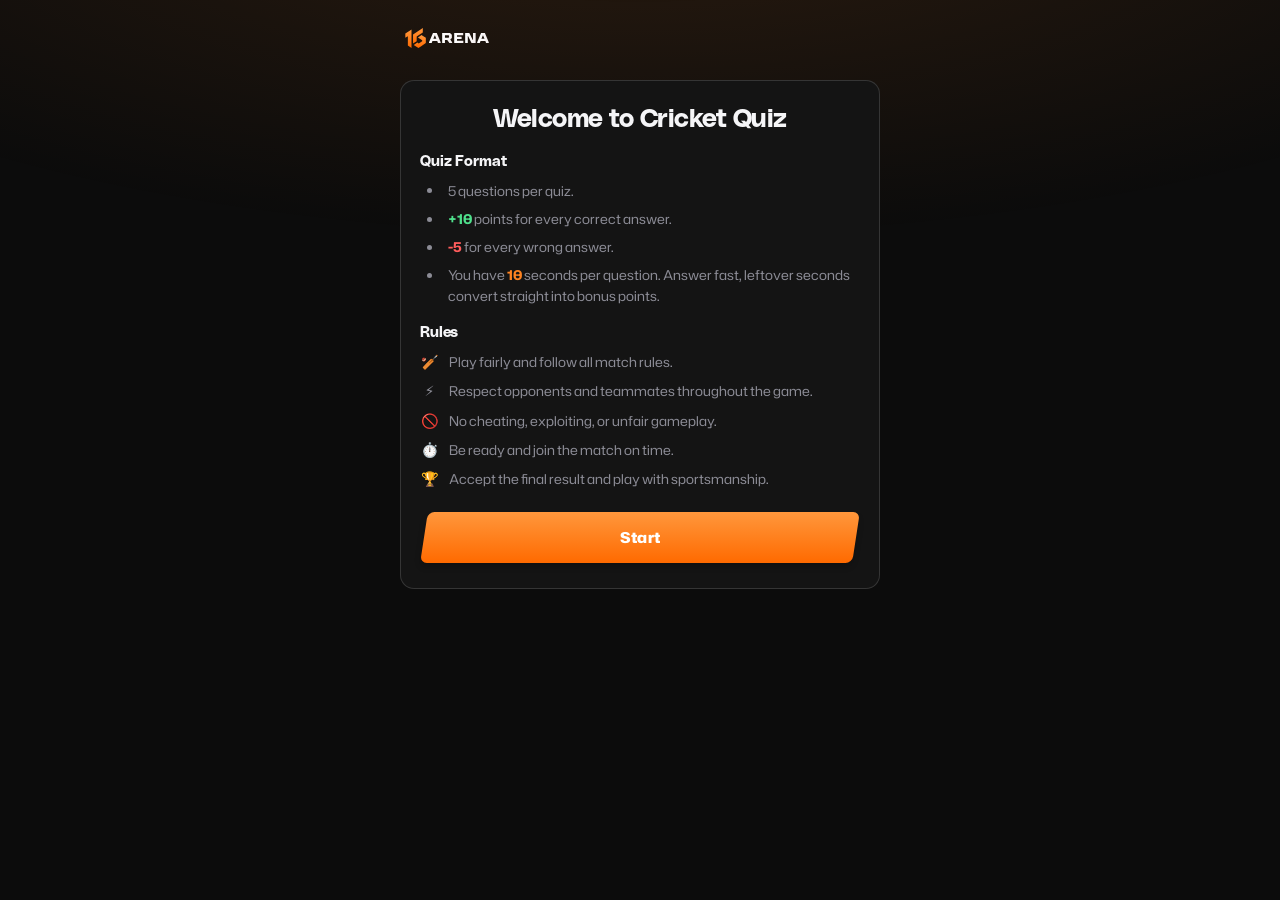
==== index.html @ e8b53475 "first commit" ====
<!DOCTYPE html>
<html lang="en">
<head>
    <meta charset="UTF-8">
    <meta name="viewport" content="width=device-width, initial-scale=1.0, viewport-fit=cover">
    <meta name="theme-color" content="#0c0c0c">
    <title>Quiz</title>
    <link rel="stylesheet" href="css/style.css">
</head>
<body>

<div class="brand">
    <img src="assets/img/logo.svg" alt="16Arena" class="brand-logo">
</div>

<div id="playReady" class="play-ready">
    <div class="panel ar-rise" style="padding:26px 20px; text-align:center;">
        <h2 id="playReadyTitle" style="margin:0 0 16px;">Welcome to Quiz</h2>

        <div id="playReadyFormatBlock" class="play-ready-rules-block">
            <span class="play-ready-heading">Quiz Format</span>
            <ul id="playReadyScoring" class="play-ready-scoring"></ul>
        </div>

        <div id="playReadyRulesBlock" class="play-ready-rules-block">
            <span class="play-ready-heading">Rules</span>
            <ul id="playReadyRules" class="play-ready-rules"></ul>
        </div>
        <button type="button" id="playStartBtn" onclick="onPoolPlayStart()">Start</button>
    </div>
</div>

<div id="startCountdownOverlay" class="modal-overlay countdown-overlay" aria-live="polite">
    <div class="countdown-card">
        <p class="eyebrow" style="margin-bottom:10px;">Get ready</p>
        <div id="startCountdownNumber" class="countdown-number">5</div>
        <p class="muted" style="margin-top:10px;">Quiz starts soon…</p>
    </div>
</div>

<script src="js/questions.js"></script>
<script src="js/intro.js"></script>

</body>
</html>
---- css/style.css ----
/* ============================================================
   16ARENA QUIZ — Broadcast HUD
   Tactical esports identity carried over from 16arena-shop:
   rounded surfaces, telemetry mono, flame + coin-gold on
   carbon. Single-hue: every accent is in the orange family.
   Phone-first: this runs inside a Flutter InAppWebView.
   ============================================================ */

/* ---------- 1. Type ---------- */

@font-face {
    font-family: "Hubot Sans";
    src: url("../assets/fonts/HubotSans-Variable.woff2") format("woff2-variations");
    font-weight: 200 900;
    font-stretch: 75% 125%;
    font-display: swap;
}

@font-face {
    font-family: "PolySans";
    src: url("../assets/fonts/PolySans-neutral.woff2") format("woff2");
    font-weight: 400;
    font-display: swap;
}

@font-face {
    font-family: "PolySans";
    src: url("../assets/fonts/PolySans-median.woff2") format("woff2");
    font-weight: 500 600;
    font-display: swap;
}

@font-face {
    font-family: "PolySans";
    src: url("../assets/fonts/PolySans-bulky.woff2") format("woff2");
    font-weight: 700 900;
    font-display: swap;
}

@font-face {
    font-family: "PolySans Mono";
    src: url("../assets/fonts/PolySans-neutralmono.woff2") format("woff2");
    font-weight: 400;
    font-display: swap;
}

@font-face {
    font-family: "PolySans Mono";
    src: url("../assets/fonts/PolySans-medianmono.woff2") format("woff2");
    font-weight: 500 600;
    font-display: swap;
}

@font-face {
    font-family: "PolySans Mono";
    src: url("../assets/fonts/PolySans-bulkymono.woff2") format("woff2");
    font-weight: 700 900;
    font-display: swap;
}

/* ---------- 2. Tokens ---------- */

:root {
    --void: #0c0c0c;
    --carbon: #141414;
    --carbon-2: #1a1a1a;
    --surface: #1e1e1e;
    --line: rgba(255, 255, 255, 0.08);
    --line-2: rgba(255, 255, 255, 0.14);

    --flame: #fe8321;
    --flame-lit: #ff973c;
    --flame-deep: #ff4400;
    --coin: #ffc24d;
    --coin-deep: #e08a12;
    --win: #4fe08c;
    --danger: #ff5c5c;

    --ink: #f5f5f7;
    --muted: #8c8c96;
    --faint: #56565f;

    /* Brand button gradient — identical in 16arena-shop (SlantedButton)
       and the Flutter app (ParallelogramButton). */
    --btn-top: #ff973c;
    --btn-bottom: #ff6a00;
    --btn-top-hover: #ffa04a;
    --btn-bottom-hover: #ff7510;

    --r-sm: 6.64px;   /* SlantedButton radius */
    --r: 10px;        /* shop --radius */
    --r-lg: 14px;

    --font-body: "Hubot Sans", system-ui, -apple-system, "Segoe UI", sans-serif;
    --font-display: "PolySans", "Hubot Sans", system-ui, sans-serif;
    --font-data: "PolySans Mono", ui-monospace, "SFMono-Regular", Menlo, monospace;


}

/* ---------- 3. Base ---------- */

*, *::before, *::after { box-sizing: border-box; }

html {
    scrollbar-width: none;
    -webkit-text-size-adjust: 100%;
}

html::-webkit-scrollbar { display: none; }

body {
    margin: 0;
    min-height: 100dvh;
    padding:
        max(18px, env(safe-area-inset-top))
        max(16px, env(safe-area-inset-right))
        max(20px, env(safe-area-inset-bottom))
        max(16px, env(safe-area-inset-left));
    font-family: var(--font-body);
    font-size: 15px;
    line-height: 1.5;
    color: var(--ink);
    background: var(--void);
    overflow-x: clip;
    -webkit-font-smoothing: antialiased;
}

/* Plain ground with a single soft flame wash at the top — no grid, no
   second hue. Everything accent in this theme is orange. */
body::before {
    content: "";
    position: fixed;
    inset: 0;
    z-index: -1;
    pointer-events: none;
    background-image:
        radial-gradient(120% 60% at 50% -14%, rgba(254, 131, 33, 0.13), transparent 68%);
}

/* Every page is a single centred column — phone-native, fine on desktop. */
body > * { max-width: 480px; margin-left: auto; margin-right: auto; }

h1, h2, h3, h4 {
    font-family: var(--font-display);
    font-weight: 700;
    letter-spacing: -0.02em;
    line-height: 1.12;
    margin: 0;
}

h2 { font-size: 1.6rem; }
h3 { font-size: 1.25rem; }

p { margin: 0; }

a { color: var(--flame-lit); }

::selection { background: rgba(254, 131, 33, 0.32); }

:where(a, button, input, [role="button"], [tabindex]):focus-visible {
    outline: 2px solid var(--coin);
    outline-offset: 2px;
}

/* ---------- 4. Primitives ---------- */

.eyebrow {
    font-family: var(--font-data);
    font-size: 10px;
    font-weight: 600;
    letter-spacing: 0.2em;
    text-transform: uppercase;
    color: var(--muted);
}

.data {
    font-family: var(--font-data);
    font-variant-numeric: tabular-nums;
    letter-spacing: 0.01em;
}

.muted { color: var(--muted); }
.faint { color: var(--faint); }

.row {
    display: flex;
    align-items: center;
    gap: 12px;
}

/* inset box-shadow draws the hairline without adding to the box size. */
.panel {
    position: relative;
    background: var(--carbon);
    border-radius: var(--r-lg);
    box-shadow: inset 0 0 0 1px var(--line-2);
    padding: 16px;
}

.panel-flat {
    background: var(--carbon-2);
    border-radius: var(--r);
    box-shadow: inset 0 0 0 1px var(--line);
}

/* ---------- 5. Buttons ---------- */

button {
    font-family: var(--font-body);
    font-size: 15px;
    font-weight: 700;
    color: var(--ink);
    background: var(--surface);
    border: 0;
    padding: 14px 20px;
    width: 100%;
    cursor: pointer;
    border-radius: var(--r);
    box-shadow: inset 0 0 0 1px var(--line-2);
    transition: transform 0.15s ease, background 0.15s ease, box-shadow 0.18s ease;
    -webkit-tap-highlight-color: transparent;
    touch-action: manipulation;
}

button:active:not(:disabled) { transform: scale(0.98); }

button:disabled {
    opacity: 0.5;
    cursor: not-allowed;
}

/* Primary CTA — the shop's SlantedButton: 8.6deg skew, 6.64px radius,
   #FF973C -> #FF6A00 top-to-bottom, white extrabold, 0 4px 6px shadow. */
button.primary,
#playStartBtn,
#modalOkBtn,
#backBtn {
    position: relative;
    isolation: isolate;
    color: #fff;
    font-weight: 800;
    font-size: 15px;
    letter-spacing: 0.02em;
    padding: 15px 24px;
    background: transparent;
    border-radius: 0;
    box-shadow: none;
}

/* The reference skews the whole button and counter-skews the label to keep
   it upright. Skewing a background layer instead lands the same shape while
   leaving JS-written labels alone — several of these get their text from
   innerText, so there is no span to counter-skew. The 4px side inset offsets
   the skew overhang so the shape still reads flush with the column. */
button.primary::before,
#playStartBtn::before,
#modalOkBtn::before,
#backBtn::before {
    content: "";
    position: absolute;
    inset: 0 4px;
    z-index: -1;
    transform: skewX(-8.6deg);
    border-radius: var(--r-sm);
    background: linear-gradient(180deg, var(--btn-top) 0%, var(--btn-bottom) 100%);
    box-shadow: 0 4px 6px rgba(0, 0, 0, 0.2);
    transition: background 0.15s ease;
}

button.primary:hover:not(:disabled)::before,
#playStartBtn:hover:not(:disabled)::before,
#modalOkBtn:hover:not(:disabled)::before,
#backBtn:hover:not(:disabled)::before {
    background: linear-gradient(180deg, var(--btn-top-hover) 0%, var(--btn-bottom-hover) 100%);
}

button.secondary {
    background: transparent;
    color: var(--muted);
    box-shadow: inset 0 0 0 1px var(--line-2);
    font-weight: 700;
}

button.secondary:hover:not(:disabled) {
    color: var(--ink);
    box-shadow: inset 0 0 0 1px var(--flame);
}

button.danger {
    background: rgba(255, 92, 92, 0.12);
    color: var(--danger);
    box-shadow: inset 0 0 0 1px rgba(255, 92, 92, 0.4);
}

/* Compact icon/exit button — square, sits in the HUD bar. */
button.icon-btn {
    width: 38px;
    height: 38px;
    flex: 0 0 auto;
    padding: 0;
    font-size: 17px;
    line-height: 1;
    color: var(--muted);
    background: var(--carbon-2);
    display: grid;
    place-items: center;
    border-radius: var(--r);
}

button.icon-btn:hover:not(:disabled) {
    color: var(--danger);
    box-shadow: inset 0 0 0 1px rgba(255, 92, 92, 0.45);
}

/* ---------- 6. Brand marks ---------- */

.brand {
    display: flex;
    align-items: center;
    gap: 10px;
    margin-bottom: 22px;
}

.brand-logo {
    height: 40px;
    width: auto;
    flex: 0 0 auto;
}

.brand-tag {
    font-family: var(--font-data);
    font-size: 10px;
    font-weight: 700;
    letter-spacing: 0.22em;
    text-transform: uppercase;
    color: var(--flame);
    padding: 4px 9px;
    background: rgba(254, 131, 33, 0.1);
    box-shadow: inset 0 0 0 1px rgba(254, 131, 33, 0.32);
    border-radius: var(--r);
}

/* "LIVE" pip. */
.live-pip {
    display: inline-flex;
    align-items: center;
    gap: 6px;
}

.live-pip::before {
    content: "";
    width: 7px;
    height: 7px;
    border-radius: 50%;
    background: var(--flame);
    box-shadow: 0 0 10px rgba(254, 131, 33, 0.9);
    animation: ar-pulse 2.4s ease-in-out infinite;
}

@keyframes ar-pulse {
    0%, 100% { opacity: 0.4; }
    50%      { opacity: 1; }
}

/* ---------- 7. Quiz HUD ---------- */

.quiz-topbar {
    display: flex;
    align-items: center;
    position: relative;
    min-height: 40px;
    margin-bottom: 14px;
}

.quiz-topbar #title {
    position: absolute;
    left: 50%;
    transform: translateX(-50%);
    max-width: calc(100% - 112px);
    margin: 0;
    font-size: 1.15rem;
    font-weight: 700;
    text-align: center;
    overflow: hidden;
    text-overflow: ellipsis;
    white-space: nowrap;
}

/* Telemetry strip: question counter left, live score right. */
.hud-strip {
    display: flex;
    align-items: stretch;
    gap: 10px;
    margin-bottom: 12px;
}

.hud-cell {
    flex: 1;
    background: var(--carbon);
    border-radius: var(--r);
    box-shadow: inset 0 0 0 1px var(--line);
    padding: 9px 13px;
    min-width: 0;
}

.hud-strip .hud-cell {
    text-align: center;
}

.hud-cell .eyebrow { display: block; margin-bottom: 3px; }

.hud-value {
    display: block;
    font-family: var(--font-data);
    font-variant-numeric: tabular-nums;
    font-size: 1.05rem;
    font-weight: 700;
    color: var(--ink);
    line-height: 1.2;
    overflow: hidden;
    text-overflow: ellipsis;
    white-space: nowrap;
}

.span-2 { grid-column: 1 / -1; }

/* Wide tiles carry prose, so they are allowed to wrap. */
.hud-cell.span-2 .hud-value {
    white-space: normal;
    font-size: 0.88rem;
    line-height: 1.35;
}

.quiz-running-score .hud-value { color: var(--coin); }
.quiz-running-score.score-pop .hud-value { animation: score-pop 0.45s cubic-bezier(0.2, 0.7, 0.2, 1); }

@keyframes score-pop {
    0%   { transform: scale(1.25); color: var(--win); }
    100% { transform: scale(1); }
}

/* Timer: a depleting meter is read faster than a number under pressure. */
.timer-wrap { margin-bottom: 16px; }

.timer-head {
    display: flex;
    align-items: baseline;
    justify-content: flex-end;
    margin-bottom: 6px;
}

#timer {
    font-family: var(--font-data);
    font-variant-numeric: tabular-nums;
    font-size: 0.95rem;
    font-weight: 700;
    color: var(--coin);
    margin: 0;
}

.timer-track {
    height: 5px;
    background: var(--carbon-2);
    box-shadow: inset 0 0 0 1px var(--line);
    overflow: hidden;
}

.timer-fill {
    height: 100%;
    width: 100%;
    transform-origin: left;
    transform: scaleX(1);
    background: linear-gradient(90deg, var(--coin), var(--flame));
    transition: transform 0.98s linear, background 0.4s ease;
}

/* Final seconds: the bar goes hot and breathes. */
.timer-wrap.critical .timer-fill {
    background: linear-gradient(90deg, var(--flame-deep), var(--danger));
    animation: ar-pulse 0.9s ease-in-out infinite;
}

.timer-wrap.critical #timer { color: var(--danger); }

/* Question-count progress under the topbar. */
.progress-track {
    height: 3px;
    background: var(--carbon-2);
    margin-bottom: 14px;
    overflow: hidden;
}

.progress-fill {
    height: 100%;
    width: 0;
    background: linear-gradient(90deg, var(--flame), var(--coin));
    transition: width 0.5s cubic-bezier(0.2, 0.7, 0.2, 1);
}

/* ---------- 8. Question ---------- */

.quiz-media {
    margin: 0 0 14px;
    max-width: 100%;
}

.quiz-media-image,
.quiz-media-video {
    display: block;
    width: 100%;
    max-height: 220px;
    object-fit: contain;
    background: var(--void);
    border-radius: var(--r);
    box-shadow: inset 0 0 0 1px var(--line-2);
}

.quiz-media-audio { display: block; width: 100%; }

.quiz-media-audio::-webkit-media-controls-overflow-button,
.quiz-media-video::-webkit-media-controls-overflow-button { display: none !important; }

#question {
    font-family: var(--font-display);
    font-size: 1.32rem;
    font-weight: 700;
    line-height: 1.28;
    letter-spacing: -0.015em;
    margin: 0 0 18px;
    text-wrap: balance;
}

/* Option rows. The A/B/C badge is drawn with ::before so quiz.js can keep
   writing the label with innerText without clobbering it. */
#option1, #option2, #option3 {
    position: relative;
    display: flex;
    align-items: center;
    text-align: left;
    justify-content: flex-start;
    gap: 14px;
    padding: 15px 16px 15px 15px;
    margin-bottom: 10px;
    font-weight: 600;
    font-size: 15px;
    background: var(--carbon);
    line-height: 1.35;
    border-radius: var(--r);
}

#option1::before, #option2::before, #option3::before {
    flex: 0 0 auto;
    display: grid;
    place-items: center;
    width: 30px;
    height: 30px;
    border-radius: 50%;
    font-family: var(--font-data);
    font-size: 12px;
    font-weight: 700;
    color: var(--flame);
    background: rgba(254, 131, 33, 0.12);
    box-shadow: inset 0 0 0 1px rgba(254, 131, 33, 0.34);
    transition: all 0.18s ease;
}

#option1::before { content: "A"; }
#option2::before { content: "B"; }
#option3::before { content: "C"; }

/* Hover is gated so a leftover pointer/focus on the previous answer
   does not paint the same slot orange on the next question. */
#option1.option-idle:hover,
#option2.option-idle:hover,
#option3.option-idle:hover {
    background: var(--carbon);
    box-shadow: inset 0 0 0 1px var(--line-2);
}

@media (hover: hover) and (pointer: fine) {
    #option1:hover:not(:disabled):not(.option-idle),
    #option2:hover:not(:disabled):not(.option-idle),
    #option3:hover:not(:disabled):not(.option-idle) {
        background: var(--carbon-2);
        box-shadow: inset 0 0 0 1px var(--flame);
    }
}

/* Options lock on submit, but the graded row must not fade with them —
   the reveal is the payoff moment, so scored rows keep full contrast. */
#option1:disabled, #option2:disabled, #option3:disabled { opacity: 0.55; }

button.option-correct,
button.option-wrong { opacity: 1 !important; }

/* Answer states — the badge recolours with the row so the pair reads as one. */
button.option-correct {
    background: rgba(79, 224, 140, 0.14) !important;
    box-shadow: inset 0 0 0 1px var(--win) !important;
    color: var(--ink);
}

/* Must carry ID specificity to outrank the #optionN::before letter badge. */
#option1.option-correct::before,
#option2.option-correct::before,
#option3.option-correct::before {
    content: "✓";
    color: #06301a;
    background: var(--win);
    box-shadow: inset 0 0 0 1px var(--win);
}

button.option-wrong {
    background: rgba(255, 92, 92, 0.13) !important;
    box-shadow: inset 0 0 0 1px var(--danger) !important;
}

#option1.option-wrong::before,
#option2.option-wrong::before,
#option3.option-wrong::before {
    content: "✕";
    color: #3a0606;
    background: var(--danger);
    box-shadow: inset 0 0 0 1px var(--danger);
}

#skipBtn {
    margin-top: 4px;
    background: transparent;
    color: var(--muted);
    font-size: 13px;
    font-weight: 600;
    letter-spacing: 0.14em;
    text-transform: uppercase;
    box-shadow: inset 0 0 0 1px var(--line-2);
    padding: 12px;
}

#skipBtn:hover:not(:disabled) {
    color: var(--ink);
    box-shadow: inset 0 0 0 1px rgba(255, 255, 255, 0.28);
}

/* ---------- 9. Status / feedback ---------- */

.quiz-status {
    margin: 14px 0 0;
    padding: 11px 14px;
    font-size: 13.5px;
    font-weight: 600;
    color: var(--coin);
    background: rgba(255, 194, 77, 0.09);
    box-shadow: inset 0 0 0 1px rgba(255, 194, 77, 0.28);
    border-radius: var(--r);
}

.quiz-violation {
    margin: 0 0 14px;
    padding: 11px 14px;
    font-size: 13px;
    font-weight: 650;
    color: var(--danger);
    background: rgba(255, 92, 92, 0.1);
    box-shadow: inset 0 0 0 1px rgba(255, 92, 92, 0.32);
    border-radius: var(--r);
}

.quiz-feedback-banner {
    position: fixed;
    left: 0;
    right: 0;
    bottom: 0;
    z-index: 1100;
    padding: 17px 20px calc(17px + env(safe-area-inset-bottom, 0px));
    text-align: center;
    font-family: var(--font-display);
    font-size: 1.05rem;
    font-weight: 700;
    letter-spacing: -0.01em;
    color: #0b0b0b;
    transform: translateY(110%);
    transition: transform 0.32s cubic-bezier(0.2, 0.7, 0.2, 1);
    pointer-events: none;
}

.quiz-feedback-banner.show { transform: translateY(0); }

.quiz-feedback-banner.correct {
    background: linear-gradient(135deg, var(--win), #23b56b);
    box-shadow: 0 -10px 34px rgba(79, 224, 140, 0.3);
}

.quiz-feedback-banner.incorrect {
    background: linear-gradient(135deg, var(--danger), #d13434);
    color: #fff;
    box-shadow: 0 -10px 34px rgba(255, 92, 92, 0.3);
}

.quiz-feedback-banner.neutral {
    background: linear-gradient(135deg, var(--surface), var(--carbon-2));
    color: var(--ink);
    box-shadow: inset 0 1px 0 var(--line-2), 0 -10px 30px rgba(0, 0, 0, 0.5);
}

/* ---------- 10. Overlays ---------- */

/* Fixed layers must escape the centred 480px column. */
.modal-overlay,
.quiz-feedback-banner { max-width: none; }

.modal-overlay {
    position: fixed;
    inset: 0;
    z-index: 1200;
    display: none;
    align-items: center;
    justify-content: center;
    padding: 24px;
    background: rgba(6, 6, 6, 0.82);
    backdrop-filter: blur(7px);
    -webkit-backdrop-filter: blur(7px);
}

.modal-card {
    width: 100%;
    max-width: 380px;
    background: var(--carbon);
    border-radius: var(--r-lg);
    box-shadow: inset 0 0 0 1px var(--line-2), 0 30px 70px rgba(0, 0, 0, 0.7);
    padding: 26px 22px;
}

.countdown-overlay { background: rgba(6, 6, 6, 0.93); }

.countdown-card {
    text-align: center;
    padding: 30px 34px;
}

#nextCountdownLabel {
    font-size: 15px;
    letter-spacing: 0.1em;
}

.countdown-number {
    font-family: var(--font-display);
    font-size: 5.4rem;
    font-weight: 900;
    line-height: 1;
    letter-spacing: -0.05em;
    background: linear-gradient(160deg, var(--coin), var(--flame) 55%, var(--flame-deep));
    -webkit-background-clip: text;
    background-clip: text;
    color: transparent;
}

.countdown-number.countdown-pop { animation: countdown-pop 0.42s cubic-bezier(0.2, 0.7, 0.2, 1); }

@keyframes countdown-pop {
    0%   { transform: scale(1.5); opacity: 0.15; }
    100% { transform: scale(1); opacity: 1; }
}

/* ---------- 11. Lists (categories / lobby) ---------- */

.quiz-card {
    display: block;
    width: 100%;
    text-align: left;
    padding: 16px;
    margin-bottom: 11px;
    background: var(--carbon);
    border-radius: var(--r-lg);
    box-shadow: inset 0 0 0 1px var(--line);
}

.quiz-card:hover:not(:disabled) {
    background: var(--carbon-2);
    box-shadow: inset 0 0 0 1px var(--flame);
}

.quiz-card-title {
    font-family: var(--font-display);
    font-size: 1.05rem;
    font-weight: 700;
    margin-bottom: 7px;
}

.chip-row {
    display: flex;
    flex-wrap: wrap;
    gap: 7px;
    margin-top: 4px;
}

.chip {
    font-family: var(--font-data);
    font-size: 10.5px;
    font-weight: 600;
    letter-spacing: 0.06em;
    text-transform: uppercase;
    color: var(--muted);
    padding: 4px 9px;
    background: var(--carbon-2);
    box-shadow: inset 0 0 0 1px var(--line);
    border-radius: var(--r);
}

.chip.hot { color: var(--coin); box-shadow: inset 0 0 0 1px rgba(255, 194, 77, 0.3); }

/* ---------- 12. Result ---------- */

.result-hero {
    text-align: center;
    padding: 26px 20px 24px;
    margin-bottom: 16px;
    background:
        radial-gradient(120% 80% at 50% 0%, rgba(254, 131, 33, 0.2), transparent 68%),
        var(--carbon);
    border-radius: var(--r-lg);
    box-shadow: inset 0 0 0 1px var(--line-2);
}

.result-hero #gameOverTitle {
    font-size: 1.45rem;
    font-weight: 800;
    margin: 0 0 14px;
}

.result-hero .eyebrow {
    display: block;
    font-size: 13px;
    letter-spacing: 0.12em;
}

#score {
    font-family: var(--font-display);
    font-size: 3.3rem;
    font-weight: 900;
    line-height: 1;
    letter-spacing: -0.045em;
    margin: 8px 0 0;
    background: linear-gradient(160deg, var(--coin), var(--flame) 60%, var(--flame-deep));
    -webkit-background-clip: text;
    background-clip: text;
    color: transparent;
}

.stat-grid {
    display: grid;
    grid-template-columns: repeat(2, 1fr);
    gap: 10px;
    margin-bottom: 16px;
}

.result-stats {
    grid-template-columns: 1fr;
}

.result-stats .hud-cell {
    display: flex;
    align-items: center;
    justify-content: space-between;
    gap: 12px;
    padding: 12px 14px;
}

.result-stats .hud-cell .eyebrow {
    margin-bottom: 0;
    font-size: 13px;
    letter-spacing: 0.12em;
}

#correct .hud-value {
    color: var(--win);
}

#wrong .hud-value {
    color: var(--danger);
}

.game-over-status {
    text-align: center;
    font-family: var(--font-data);
    font-size: 11.5px;
    font-weight: 600;
    letter-spacing: 0.16em;
    text-transform: uppercase;
    color: var(--muted);
    margin: 0 0 14px;
}

.game-over-status.complete { color: var(--coin); }

/* ---------- 13. Forms ---------- */

label {
    display: block;
    font-family: var(--font-data);
    font-size: 10px;
    font-weight: 600;
    letter-spacing: 0.18em;
    text-transform: uppercase;
    color: var(--muted);
    margin-bottom: 6px;
}

input[type="text"], input[type="email"], input[type="password"] {
    width: 100%;
    font-family: var(--font-body);
    font-size: 15px;
    color: var(--ink);
    background: var(--void);
    border: 0;
    box-shadow: inset 0 0 0 1px var(--line-2);
    border-radius: var(--r);
    padding: 13px 14px;
    margin-bottom: 14px;
}

input::placeholder { color: var(--faint); }

input:focus {
    outline: none;
    box-shadow: inset 0 0 0 1px var(--flame);
}

/* ---------- 14. Boot / loading ---------- */

.boot {
    text-align: center;
    padding: 46px 20px;
}

.boot-spinner {
    width: 34px;
    height: 34px;
    margin: 0 auto 16px;
    border: 2px solid var(--line-2);
    border-top-color: var(--flame);
    border-radius: 50%;
    animation: boot-spin 0.8s linear infinite;
}

@keyframes boot-spin { to { transform: rotate(360deg); } }

.play-ready { text-align: center; }

.play-ready-rules-block {
    margin: 0 0 16px;
    text-align: left;
}

.play-ready-heading {
    display: block;
    font-family: var(--font-display);
    font-size: 0.92rem;
    font-weight: 700;
    letter-spacing: -0.01em;
    color: var(--ink);
}

.play-ready-rules {
    list-style: none;
    margin: 8px 0 0;
    padding: 0;
}

.play-ready-rules li {
    display: flex;
    align-items: flex-start;
    gap: 10px;
    margin: 0 0 8px;
    font-size: 13.5px;
    line-height: 1.5;
    color: var(--muted);
}

.play-ready-rules li:last-child { margin-bottom: 0; }

.play-ready-rules .rule-icon {
    flex: 0 0 1.35em;
    width: 1.35em;
    text-align: center;
    line-height: 1.5;
    font-size: 1.05em;
}

.play-ready-scoring {
    list-style: none;
    margin: 8px 0 0;
    padding: 0;
    color: var(--muted);
}

.play-ready-scoring li {
    display: flex;
    align-items: flex-start;
    gap: 10px;
    margin: 0 0 8px;
    font-size: 13.5px;
    line-height: 1.5;
}

.play-ready-scoring li:last-child { margin-bottom: 0; }

.play-ready-scoring .format-bullet {
    flex: 0 0 1.35em;
    width: 1.35em;
    height: 1.5em;
    display: grid;
    place-items: center;
}

.play-ready-scoring .format-bullet::before {
    content: "";
    width: 5px;
    height: 5px;
    border-radius: 50%;
    background: var(--muted);
}

.play-ready-scoring .format-plus {
    color: var(--win);
    font-weight: 700;
}

.play-ready-scoring .format-minus {
    color: var(--danger);
    font-weight: 700;
}

.play-ready-scoring .format-timer {
    color: var(--flame);
    font-weight: 700;
}

#playReadyRulesBlock {
    margin-bottom: 22px;
}

/* ---------- 15. Entrance motion ---------- */

.ar-rise {
    opacity: 0;
    animation: ar-rise 0.6s cubic-bezier(0.2, 0.7, 0.2, 1) forwards;
}

.ar-rise:nth-child(2) { animation-delay: 0.05s; }
.ar-rise:nth-child(3) { animation-delay: 0.1s; }
.ar-rise:nth-child(4) { animation-delay: 0.15s; }

@keyframes ar-rise {
    from { opacity: 0; transform: translateY(14px); }
    to   { opacity: 1; transform: none; }
}

@media (prefers-reduced-motion: reduce) {
    *, *::before, *::after {
        animation-duration: 0.001ms !important;
        animation-iteration-count: 1 !important;
        transition-duration: 0.001ms !important;
    }
    .ar-rise { opacity: 1 !important; }
}

/* ---------- 16. Small phones ---------- */

@media (max-height: 700px) {
    #question { font-size: 1.18rem; margin-bottom: 14px; }
    .quiz-media-image, .quiz-media-video { max-height: 150px; }
    #option1, #option2, #option3 { padding: 13px 14px; margin-bottom: 8px; }
    .countdown-number { font-size: 4.2rem; }
}
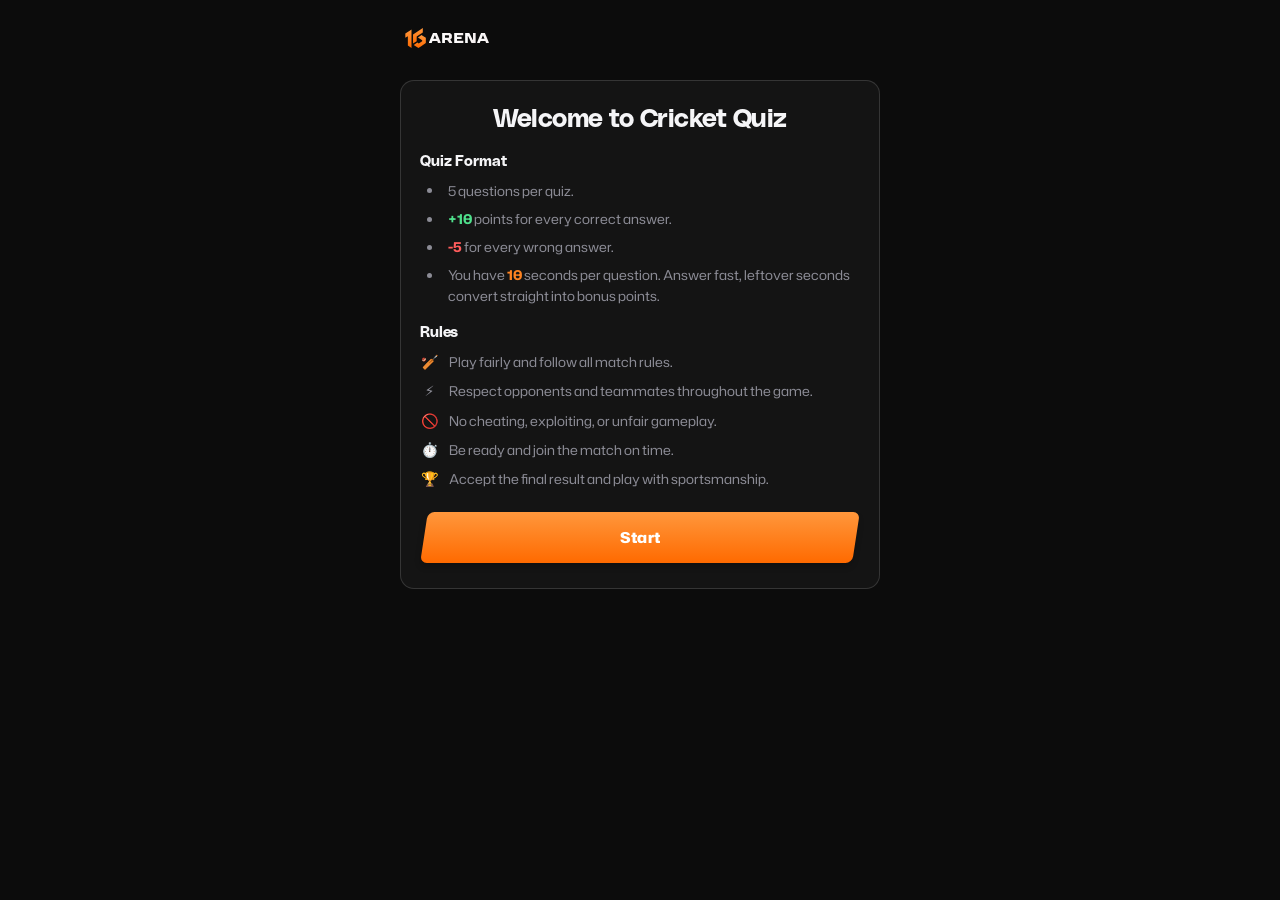
==== commit 13394e92: "Update HTML files to include versioning for CSS and JS assets; enhance quiz page layout with new sty" ====
--- a/index.html
+++ b/index.html
@@ -5,7 +5,7 @@
     <meta name="viewport" content="width=device-width, initial-scale=1.0, viewport-fit=cover">
     <meta name="theme-color" content="#0c0c0c">
     <title>Quiz</title>
-    <link rel="stylesheet" href="css/style.css">
+    <link rel="stylesheet" href="css/style.css?v=55">
 </head>
 <body>
 
@@ -38,8 +38,8 @@
     </div>
 </div>
 
-<script src="js/questions.js"></script>
-<script src="js/intro.js"></script>
+<script src="js/questions.js?v=24"></script>
+<script src="js/intro.js?v=55"></script>
 
 </body>
 </html>
--- a/css/style.css
+++ b/css/style.css
@@ -105,6 +105,7 @@
 html {
     scrollbar-width: none;
     -webkit-text-size-adjust: 100%;
+    background: #0c0c0c;
 }
 
 html::-webkit-scrollbar { display: none; }
@@ -440,48 +441,62 @@
     100% { transform: scale(1); }
 }
 
-/* Timer: a depleting meter is read faster than a number under pressure. */
-.timer-wrap { margin-bottom: 16px; }
-
-.timer-head {
-    display: flex;
-    align-items: baseline;
-    justify-content: flex-end;
-    margin-bottom: 6px;
-}
+/* Timer: circular remaining-time ring. */
+.timer-wrap {
+    position: relative;
+    width: 54px;
+    height: 54px;
+    margin: 0 auto 16px;
+    flex: 0 0 auto;
+}
+
+.timer-ring {
+    display: block;
+    width: 54px;
+    height: 54px;
+    transform: rotate(-90deg);
+}
+
+.timer-ring-track,
+.timer-ring-fill {
+    stroke-width: 3.6;
+}
+
+.timer-ring-track {
+    stroke: #3a3a3a;
+}
+
+.timer-ring-fill {
+    stroke: #e6e6e6;
+    stroke-dasharray: 100;
+    stroke-dashoffset: 0;
+    transition: stroke-dashoffset 0.98s linear, stroke 0.4s ease;
+}
+
+.timer-head { display: none; }
 
 #timer {
+    position: absolute;
+    inset: 0;
+    display: grid;
+    place-items: center;
+    margin: 0;
     font-family: var(--font-data);
     font-variant-numeric: tabular-nums;
-    font-size: 0.95rem;
-    font-weight: 700;
-    color: var(--coin);
-    margin: 0;
-}
-
-.timer-track {
-    height: 5px;
-    background: var(--carbon-2);
-    box-shadow: inset 0 0 0 1px var(--line);
-    overflow: hidden;
-}
-
-.timer-fill {
-    height: 100%;
-    width: 100%;
-    transform-origin: left;
-    transform: scaleX(1);
-    background: linear-gradient(90deg, var(--coin), var(--flame));
-    transition: transform 0.98s linear, background 0.4s ease;
-}
-
-/* Final seconds: the bar goes hot and breathes. */
-.timer-wrap.critical .timer-fill {
-    background: linear-gradient(90deg, var(--flame-deep), var(--danger));
-    animation: ar-pulse 0.9s ease-in-out infinite;
-}
-
-.timer-wrap.critical #timer { color: var(--danger); }
+    font-size: 1.05rem;
+    font-weight: 700;
+    line-height: 1;
+    color: var(--ink);
+}
+
+.timer-track,
+.timer-fill { display: none; }
+
+.timer-wrap.critical .timer-ring-fill {
+    stroke: #e10600;
+}
+
+.timer-wrap.critical #timer { color: #e10600; }
 
 /* Question-count progress under the topbar. */
 .progress-track {
@@ -1065,11 +1080,456 @@
     .ar-rise { opacity: 1 !important; }
 }
 
-/* ---------- 16. Small phones ---------- */
+/* ---------- 16. Quiz play screen ---------- */
+
+html:has(body.quiz-page) {
+    background: #070707;
+}
+
+body.quiz-page {
+    background:
+        radial-gradient(130% 70% at 50% 100%, rgba(254, 131, 33, 0.42), transparent 72%),
+        linear-gradient(180deg, #070707 0%, #101010 100%);
+    color: #fff;
+    padding-top: max(12px, env(safe-area-inset-top));
+}
+
+body.quiz-page::before { display: none; }
+
+.quiz-nav {
+    display: flex;
+    align-items: center;
+    justify-content: flex-end;
+    margin-bottom: 10px;
+}
+
+.quiz-score-chip {
+    display: flex;
+    align-items: baseline;
+    gap: 8px;
+    flex: 0 0 auto;
+    padding: 8px 14px;
+    background: rgba(255, 255, 255, 0.08);
+    box-shadow: inset 0 0 0 1px rgba(255, 255, 255, 0.08);
+    border-radius: 999px;
+    backdrop-filter: blur(16px);
+    -webkit-backdrop-filter: blur(16px);
+}
+
+.quiz-score-chip .eyebrow {
+    color: rgba(255, 255, 255, 0.55);
+    margin: 0;
+    font-family: var(--font-body);
+    font-size: 13px;
+    font-weight: 500;
+    letter-spacing: 0;
+    text-transform: none;
+}
+
+.quiz-score-chip .hud-value {
+    color: #fff;
+    font-size: 0.95rem;
+}
+
+body.quiz-page .quiz-running-score .hud-value {
+    color: #fff;
+    font-size: 0.95rem;
+    line-height: 1;
+}
+
+body.quiz-page .quiz-score-chip.score-pop {
+    animation: none;
+}
+
+body.quiz-page .quiz-running-score.score-pop .hud-value {
+    animation: score-value-ease 0.7s ease-in-out;
+}
+
+@keyframes score-value-ease {
+    0%   { font-size: 0.95rem; }
+    45%  { font-size: 1.45rem; }
+    100% { font-size: 0.95rem; }
+}
+
+body.quiz-page .quiz-timer-stack {
+    position: static;
+    left: auto;
+    top: auto;
+    transform: none;
+    display: flex;
+    flex-direction: column;
+    align-items: center;
+    gap: 16px;
+    margin: 0 0 16px;
+}
+
+body.quiz-page .timer-wrap {
+    position: relative;
+    left: auto;
+    top: auto;
+    width: 72px;
+    height: 72px;
+    margin: 0;
+    transform: none;
+}
+
+body.quiz-page .timer-ring {
+    width: 72px;
+    height: 72px;
+}
+
+body.quiz-page .timer-ring-track {
+    stroke: #3a3a3a;
+    stroke-width: 2.6;
+}
+
+body.quiz-page .timer-ring-fill {
+    stroke: #d8d8d8;
+    stroke-width: 2.6;
+}
+
+body.quiz-page #timer {
+    color: #fff;
+    font-size: 1.35rem;
+    font-weight: 700;
+}
+
+body.quiz-page .timer-wrap.critical #timer { color: #e10600; }
+
+body.quiz-page .timer-wrap.critical .timer-ring-fill {
+    stroke: #e10600;
+}
+
+.question-pips {
+    display: flex;
+    align-items: center;
+    justify-content: center;
+    gap: 8px;
+    width: auto;
+}
+
+.question-pips span {
+    flex: 0 0 auto;
+    display: grid;
+    place-items: center;
+    width: 22px;
+    height: 22px;
+    border-radius: 50%;
+    background: transparent;
+    box-shadow: inset 0 0 0 1.5px rgba(255, 255, 255, 0.28);
+    font-family: var(--font-data);
+    font-size: 11px;
+    font-weight: 700;
+    line-height: 1;
+    color: transparent;
+}
+
+.question-pips span.is-current {
+    box-shadow: inset 0 0 0 1.5px rgba(255, 255, 255, 0.55);
+}
+
+.question-pips span.is-correct {
+    background: var(--win);
+    box-shadow: 0 0 10px rgba(79, 224, 140, 0.35);
+    color: #fff;
+}
+
+.question-pips span.is-wrong {
+    background: var(--danger);
+    box-shadow: 0 0 10px rgba(255, 92, 92, 0.35);
+    color: #fff;
+}
+
+.question-stage {
+    position: relative;
+    z-index: 1;
+    margin: 0 0 24px;
+    padding-bottom: 8px;
+    perspective: 1000px;
+}
+
+.question-stage::after {
+    content: "";
+    position: absolute;
+    left: 14px;
+    right: 14px;
+    bottom: 0;
+    height: 18px;
+    background: rgba(255, 255, 255, 0.04);
+    box-shadow: inset 0 0 0 1px rgba(255, 255, 255, 0.05);
+    border-radius: 0 0 24px 24px;
+    z-index: 0;
+}
+
+.question-card {
+    position: relative;
+    z-index: 1;
+    background: rgba(255, 255, 255, 0.06);
+    border-radius: 28px;
+    padding: 24px 20px 20px;
+    box-shadow: inset 0 0 0 1px rgba(255, 255, 255, 0.08), 0 12px 32px rgba(0, 0, 0, 0.25);
+    backdrop-filter: blur(20px);
+    -webkit-backdrop-filter: blur(20px);
+    display: flex;
+    flex-direction: column;
+    transform-style: preserve-3d;
+    backface-visibility: hidden;
+}
+
+.question-card.card-flip-up {
+    animation: card-flip-up 0.75s cubic-bezier(0.16, 1, 0.3, 1) forwards;
+    transform-origin: center bottom;
+}
+
+@keyframes card-flip-up {
+    0% {
+        opacity: 0;
+        transform: translateY(36px) translateZ(-60px) scale(0.88) rotateX(-16deg);
+        box-shadow: inset 0 0 0 1px rgba(255, 255, 255, 0.03), 0 4px 12px rgba(0, 0, 0, 0.15);
+    }
+    55% {
+        transform: translateY(-8px) translateZ(12px) scale(1.02) rotateX(4deg);
+        box-shadow: inset 0 0 0 1px rgba(255, 255, 255, 0.12), 0 20px 48px rgba(0, 0, 0, 0.35);
+    }
+    100% {
+        opacity: 1;
+        transform: translateY(0) translateZ(0) scale(1) rotateX(0deg);
+        box-shadow: inset 0 0 0 1px rgba(255, 255, 255, 0.08), 0 12px 32px rgba(0, 0, 0, 0.25);
+    }
+}
+
+body.quiz-page #question {
+    color: #fff;
+    font-size: 1.35rem;
+    font-weight: 700;
+    line-height: 1.35;
+    letter-spacing: -0.02em;
+    text-align: center;
+    margin: 8px 4px 24px;
+    text-wrap: balance;
+}
+
+.option-stack { margin-bottom: 10px; }
+
+body.quiz-page #option1,
+body.quiz-page #option2,
+body.quiz-page #option3 {
+    justify-content: flex-start;
+    text-align: left;
+    overflow: visible;
+    background: rgba(255, 255, 255, 0.08);
+    color: #fff;
+    font-weight: 500;
+    border-radius: 999px;
+    box-shadow: inset 0 0 0 1px rgba(255, 255, 255, 0.08);
+    backdrop-filter: blur(16px);
+    -webkit-backdrop-filter: blur(16px);
+    padding: 14px 18px 14px 14px;
+    margin-bottom: 12px;
+}
+
+body.quiz-page #option1::before,
+body.quiz-page #option2::before,
+body.quiz-page #option3::before {
+    display: grid;
+    content: "A";
+    width: 30px;
+    height: 30px;
+    border-radius: 50%;
+    font-family: var(--font-data);
+    font-size: 12px;
+    font-weight: 700;
+    color: rgba(255, 255, 255, 0.72);
+    background: transparent;
+    box-shadow: inset 0 0 0 1.5px rgba(255, 255, 255, 0.28);
+}
+
+body.quiz-page #option2::before { content: "B"; }
+body.quiz-page #option3::before { content: "C"; }
+
+body.quiz-page #option1.option-correct::before,
+body.quiz-page #option2.option-correct::before,
+body.quiz-page #option3.option-correct::before {
+    content: "✓";
+    color: #06301a;
+    background: var(--win);
+    box-shadow: inset 0 0 0 1px var(--win);
+}
+
+body.quiz-page #option1.option-wrong::before,
+body.quiz-page #option2.option-wrong::before,
+body.quiz-page #option3.option-wrong::before {
+    content: "✕";
+    color: #3a0606;
+    background: var(--danger);
+    box-shadow: inset 0 0 0 1px var(--danger);
+}
+
+@media (hover: hover) and (pointer: fine) {
+    body.quiz-page #option1:hover:not(:disabled):not(.option-idle),
+    body.quiz-page #option2:hover:not(:disabled):not(.option-idle),
+    body.quiz-page #option3:hover:not(:disabled):not(.option-idle) {
+        background: rgba(255, 255, 255, 0.12);
+        box-shadow: inset 0 0 0 1px rgba(255, 255, 255, 0.12);
+    }
+}
+
+body.quiz-page #option1.option-idle:hover,
+body.quiz-page #option2.option-idle:hover,
+body.quiz-page #option3.option-idle:hover {
+    background: rgba(255, 255, 255, 0.08);
+    box-shadow: inset 0 0 0 1px rgba(255, 255, 255, 0.08);
+}
+
+body.quiz-page #option1:disabled,
+body.quiz-page #option2:disabled,
+body.quiz-page #option3:disabled { opacity: 1; }
+
+body.quiz-page #option1.option-selected,
+body.quiz-page #option2.option-selected,
+body.quiz-page #option3.option-selected {
+    box-shadow: inset 0 0 0 1.5px rgba(255, 255, 255, 0.35);
+}
+
+body.quiz-page button.option-correct {
+    background: rgba(79, 224, 140, 0.18) !important;
+    box-shadow: inset 0 0 0 1.5px var(--win), 0 0 28px rgba(79, 224, 140, 0.4) !important;
+    color: #fff;
+}
+
+body.quiz-page button.option-pulse {
+    animation: option-pulse 0.55s cubic-bezier(0.2, 0.7, 0.2, 1);
+}
+
+body.quiz-page button.option-wrong {
+    background: rgba(255, 92, 92, 0.18) !important;
+    box-shadow: inset 0 0 0 1.5px var(--danger) !important;
+    color: #fff;
+}
+
+body.quiz-page button.option-shake {
+    animation: option-shake 0.42s ease;
+}
+
+body.quiz-page #skipBtn {
+    margin-top: 4px;
+    background: rgba(255, 255, 255, 0.08);
+    color: rgba(255, 255, 255, 0.7);
+    font-size: 15px;
+    font-weight: 500;
+    letter-spacing: 0;
+    text-transform: none;
+    box-shadow: inset 0 0 0 1px rgba(255, 255, 255, 0.08);
+    border-radius: 999px;
+    padding: 16px;
+    backdrop-filter: blur(16px);
+    -webkit-backdrop-filter: blur(16px);
+}
+
+body.quiz-page #skipBtn:hover:not(:disabled) {
+    color: #fff;
+    background: rgba(255, 255, 255, 0.12);
+    box-shadow: inset 0 0 0 1px rgba(255, 255, 255, 0.12);
+}
+
+body.quiz-page #skipBtn:disabled { opacity: 0.45; }
+
+.fx-burst {
+    position: fixed;
+    inset: 0;
+    z-index: 2000;
+    pointer-events: none;
+    max-width: none;
+    margin: 0;
+}
+
+.fx-particle {
+    position: fixed;
+    width: 7px;
+    height: 7px;
+    margin: 0;
+    border-radius: 50%;
+    pointer-events: none;
+    animation: fx-pop 0.78s ease-out forwards;
+}
+
+.fx-particle.fx-emoji {
+    width: auto;
+    height: auto;
+    font-size: 14px;
+    background: transparent;
+}
+
+.fx-float {
+    position: fixed;
+    z-index: 2001;
+    margin: 0;
+    max-width: none;
+    font-family: var(--font-display);
+    font-size: 1.1rem;
+    font-weight: 800;
+    letter-spacing: -0.02em;
+    pointer-events: none;
+    white-space: nowrap;
+    transform: translate(-50%, -50%);
+}
+
+.fx-float.fx-hold {
+    animation: none;
+    opacity: 1;
+}
+
+.fx-float.fx-fly {
+    animation: fx-fly 1.4s ease-in-out forwards;
+}
+
+.fx-float.fx-up { color: var(--win); }
+.fx-float.fx-down { color: var(--danger); }
+
+@keyframes option-pulse {
+    0%   { transform: scale(1); }
+    40%  { transform: scale(1.045); }
+    100% { transform: scale(1); }
+}
+
+@keyframes option-shake {
+    0%, 100% { transform: translateX(0); }
+    20% { transform: translateX(-8px); }
+    40% { transform: translateX(8px); }
+    60% { transform: translateX(-5px); }
+    80% { transform: translateX(5px); }
+}
+
+@keyframes fx-pop {
+    0%   { transform: translate(0, 0) scale(1); opacity: 1; }
+    100% { transform: translate(var(--dx), var(--dy)) scale(0.15); opacity: 0; }
+}
+
+@keyframes fx-fly {
+    0% {
+        transform: translate(-50%, -50%) scale(1);
+        opacity: 1;
+    }
+    100% {
+        transform: translate(calc(-50% + var(--tx)), calc(-50% + var(--ty))) scale(0.55);
+        opacity: 0.15;
+    }
+}
+
+@media (prefers-reduced-motion: reduce) {
+    body.quiz-page button.option-pulse,
+    body.quiz-page button.option-shake,
+    body.quiz-page .question-card.card-flip-up,
+    .fx-particle,
+    .fx-float { animation: none; }
+}
 
 @media (max-height: 700px) {
     #question { font-size: 1.18rem; margin-bottom: 14px; }
     .quiz-media-image, .quiz-media-video { max-height: 150px; }
     #option1, #option2, #option3 { padding: 13px 14px; margin-bottom: 8px; }
     .countdown-number { font-size: 4.2rem; }
-}
+    body.quiz-page #question { font-size: 1.15rem; margin-bottom: 14px; }
+    .question-stage { margin-bottom: 14px; }
+    .question-card { padding: 18px 16px 14px; border-radius: 20px; }
+}
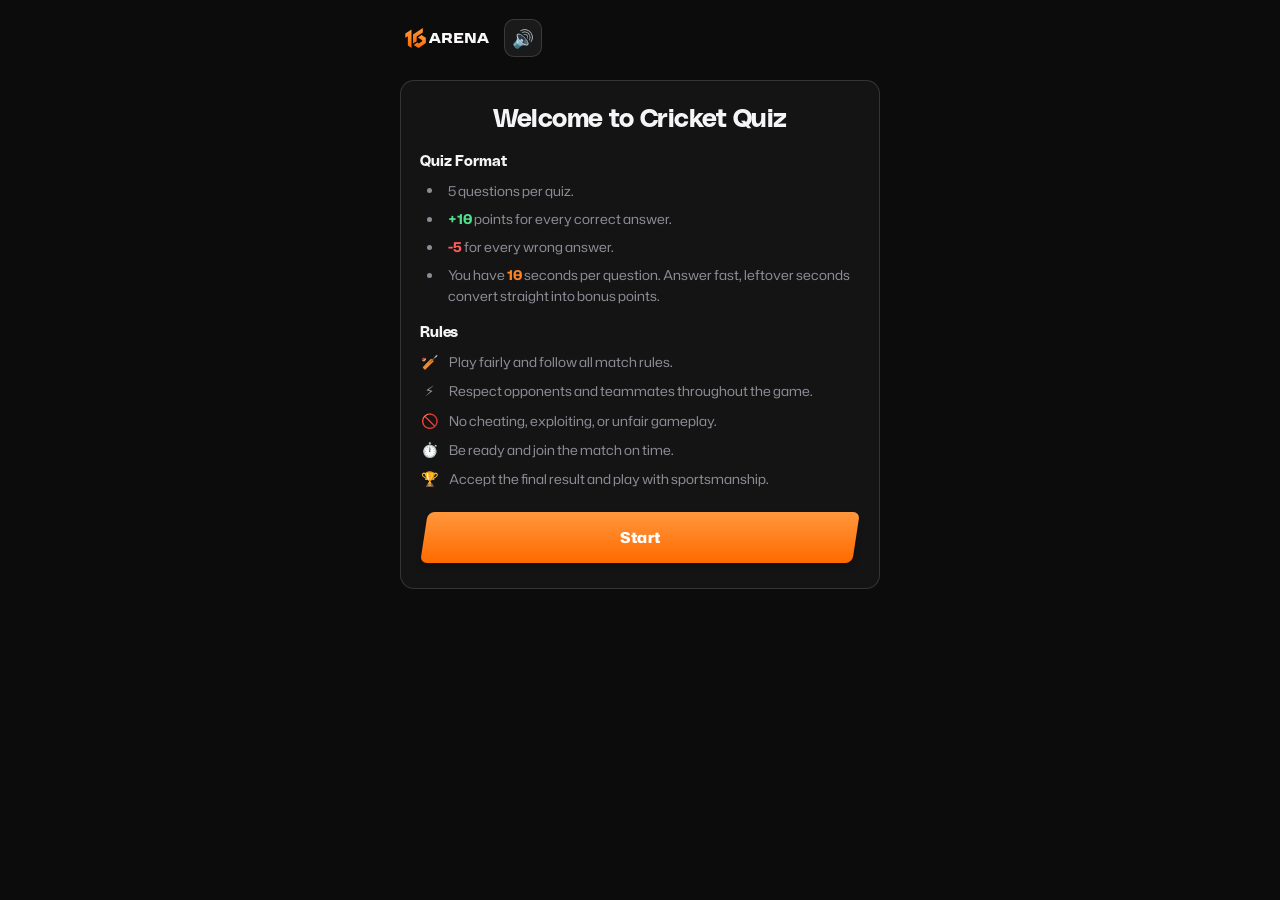
==== commit 4f120d24: "feat: add fourth option support, image grid layout, and audio management module" ====
--- a/index.html
+++ b/index.html
@@ -11,6 +11,9 @@
 
 <div class="brand">
     <img src="assets/img/logo.svg" alt="16Arena" class="brand-logo">
+    <div class="topbar-actions">
+        <button type="button" class="sound-toggle-btn" onclick="SoundEngine.toggleSound()" aria-label="Toggle Sound">🔊</button>
+    </div>
 </div>
 
 <div id="playReady" class="play-ready">
@@ -38,8 +41,9 @@
     </div>
 </div>
 
-<script src="js/questions.js?v=24"></script>
-<script src="js/intro.js?v=55"></script>
+<script src="js/audio.js"></script>
+<script src="js/questions.js"></script>
+<script src="js/intro.js"></script>
 
 </body>
 </html>
--- a/css/style.css
+++ b/css/style.css
@@ -369,23 +369,46 @@
 .quiz-topbar {
     display: flex;
     align-items: center;
+    justify-content: space-between;
     position: relative;
-    min-height: 40px;
-    margin-bottom: 14px;
-}
-
-.quiz-topbar #title {
+    min-height: 44px;
+    margin-bottom: 16px;
+    gap: 10px;
+}
+
+.quiz-topbar .brand-logo {
+    height: 34px;
+    width: auto;
     position: absolute;
     left: 50%;
     transform: translateX(-50%);
-    max-width: calc(100% - 112px);
-    margin: 0;
-    font-size: 1.15rem;
-    font-weight: 700;
-    text-align: center;
-    overflow: hidden;
-    text-overflow: ellipsis;
-    white-space: nowrap;
+}
+
+.quiz-score-chip {
+    display: flex;
+    align-items: center;
+    gap: 7px;
+    background: var(--carbon);
+    border-radius: var(--r);
+    box-shadow: inset 0 0 0 1px var(--line-2);
+    padding: 7px 12px;
+    font-size: 13px;
+    min-height: 38px;
+}
+
+.quiz-score-chip .eyebrow {
+    margin-bottom: 0;
+    font-size: 10px;
+    color: var(--muted);
+    text-transform: uppercase;
+    letter-spacing: 0.08em;
+}
+
+.quiz-score-chip .hud-value {
+    font-family: var(--font-data);
+    font-size: 14px;
+    font-weight: 700;
+    line-height: 1;
 }
 
 /* Telemetry strip: question counter left, live score right. */
@@ -548,7 +571,7 @@
 
 /* Option rows. The A/B/C badge is drawn with ::before so quiz.js can keep
    writing the label with innerText without clobbering it. */
-#option1, #option2, #option3 {
+#option1, #option2, #option3, #option4 {
     position: relative;
     display: flex;
     align-items: center;
@@ -562,9 +585,13 @@
     background: var(--carbon);
     line-height: 1.35;
     border-radius: var(--r);
-}
-
-#option1::before, #option2::before, #option3::before {
+    max-height: 120px;
+    opacity: 1;
+    overflow: hidden;
+    transition: transform 0.35s ease, opacity 0.35s ease, max-height 0.4s cubic-bezier(0.2, 0.8, 0.2, 1), padding 0.35s ease, margin 0.35s ease, background 0.18s ease, box-shadow 0.18s ease;
+}
+
+#option1::before, #option2::before, #option3::before, #option4::before {
     flex: 0 0 auto;
     display: grid;
     place-items: center;
@@ -583,12 +610,87 @@
 #option1::before { content: "A"; }
 #option2::before { content: "B"; }
 #option3::before { content: "C"; }
+#option4::before { content: "D"; }
+
+/* Image option thumbnail */
+button.has-image-option {
+    padding: 10px 14px;
+}
+
+.opt-img-thumb {
+    width: 44px;
+    height: 44px;
+    object-fit: cover;
+    border-radius: 8px;
+    box-shadow: inset 0 0 0 1px var(--line-2), 0 2px 8px rgba(0, 0, 0, 0.4);
+    background: var(--void);
+    flex: 0 0 auto;
+}
+
+/* 2x2 Image-Only Grid Layout for Image Questions */
+.option-stack.is-image-grid,
+body.quiz-page .option-stack.is-image-grid {
+    display: grid !important;
+    grid-template-columns: 1fr 1fr !important;
+    gap: 12px !important;
+}
+
+.option-stack.is-image-grid button.has-image-option,
+body.quiz-page button.has-image-option {
+    position: relative !important;
+    display: flex !important;
+    align-items: center !important;
+    justify-content: center !important;
+    padding: 0 !important;
+    aspect-ratio: 1 / 1 !important;
+    height: auto !important;
+    width: 100% !important;
+    max-height: none !important;
+    min-height: 0 !important;
+    border-radius: 14px !important;
+    overflow: hidden !important;
+    background: rgba(255, 255, 255, 0.06) !important;
+    box-shadow: inset 0 0 0 1px rgba(255, 255, 255, 0.12) !important;
+}
+
+.option-stack.is-image-grid button.has-image-option::before,
+body.quiz-page button.has-image-option::before,
+body.quiz-page button.has-image-option.option-correct::before,
+body.quiz-page button.has-image-option.option-wrong::before {
+    display: none !important;
+    content: none !important;
+}
+
+body.quiz-page button.has-image-option.option-correct {
+    background: rgba(79, 224, 140, 0.22) !important;
+    box-shadow: inset 0 0 0 2px var(--win), 0 0 28px rgba(79, 224, 140, 0.45) !important;
+}
+
+body.quiz-page button.has-image-option.option-wrong {
+    background: rgba(255, 92, 92, 0.22) !important;
+    box-shadow: inset 0 0 0 2px var(--danger), 0 0 28px rgba(255, 92, 92, 0.45) !important;
+}
+
+.option-stack.is-image-grid .opt-img-full,
+body.quiz-page .option-stack.is-image-grid .opt-img-full {
+    width: 100% !important;
+    height: 100% !important;
+    object-fit: cover !important;
+    border-radius: 14px !important;
+    pointer-events: none !important;
+    transition: transform 0.25s ease !important;
+}
+
+.option-stack.is-image-grid button.has-image-option:hover:not(:disabled) .opt-img-full {
+    transform: scale(1.06);
+}
 
 /* Hover is gated so a leftover pointer/focus on the previous answer
    does not paint the same slot orange on the next question. */
 #option1.option-idle:hover,
 #option2.option-idle:hover,
-#option3.option-idle:hover {
+#option3.option-idle:hover,
+#option4.option-idle:hover {
     background: var(--carbon);
     box-shadow: inset 0 0 0 1px var(--line-2);
 }
@@ -596,18 +698,30 @@
 @media (hover: hover) and (pointer: fine) {
     #option1:hover:not(:disabled):not(.option-idle),
     #option2:hover:not(:disabled):not(.option-idle),
-    #option3:hover:not(:disabled):not(.option-idle) {
+    #option3:hover:not(:disabled):not(.option-idle),
+    #option4:hover:not(:disabled):not(.option-idle) {
         background: var(--carbon-2);
         box-shadow: inset 0 0 0 1px var(--flame);
     }
 }
 
-/* Options lock on submit, but the graded row must not fade with them —
-   the reveal is the payoff moment, so scored rows keep full contrast. */
-#option1:disabled, #option2:disabled, #option3:disabled { opacity: 0.55; }
+#option1:disabled, #option2:disabled, #option3:disabled, #option4:disabled { opacity: 0.55; }
 
 button.option-correct,
 button.option-wrong { opacity: 1 !important; }
+
+button.option-hidden {
+    opacity: 0 !important;
+    visibility: hidden !important;
+    max-height: 0 !important;
+    padding-top: 0 !important;
+    padding-bottom: 0 !important;
+    margin-top: 0 !important;
+    margin-bottom: 0 !important;
+    border-width: 0 !important;
+    transform: scale(0.92) translateY(-6px);
+    pointer-events: none;
+}
 
 /* Answer states — the badge recolours with the row so the pair reads as one. */
 button.option-correct {
@@ -619,7 +733,8 @@
 /* Must carry ID specificity to outrank the #optionN::before letter badge. */
 #option1.option-correct::before,
 #option2.option-correct::before,
-#option3.option-correct::before {
+#option3.option-correct::before,
+#option4.option-correct::before {
     content: "✓";
     color: #06301a;
     background: var(--win);
@@ -633,7 +748,8 @@
 
 #option1.option-wrong::before,
 #option2.option-wrong::before,
-#option3.option-wrong::before {
+#option3.option-wrong::before,
+#option4.option-wrong::before {
     content: "✕";
     color: #3a0606;
     background: var(--danger);
@@ -1313,24 +1429,29 @@
 
 body.quiz-page #option1,
 body.quiz-page #option2,
-body.quiz-page #option3 {
+body.quiz-page #option3,
+body.quiz-page #option4 {
     justify-content: flex-start;
     text-align: left;
-    overflow: visible;
+    overflow: hidden;
     background: rgba(255, 255, 255, 0.08);
     color: #fff;
     font-weight: 500;
-    border-radius: 999px;
+    border-radius: 14px;
     box-shadow: inset 0 0 0 1px rgba(255, 255, 255, 0.08);
     backdrop-filter: blur(16px);
     -webkit-backdrop-filter: blur(16px);
     padding: 14px 18px 14px 14px;
     margin-bottom: 12px;
+    max-height: 120px;
+    opacity: 1;
+    transition: transform 0.35s ease, opacity 0.35s ease, max-height 0.4s cubic-bezier(0.2, 0.8, 0.2, 1), padding 0.35s ease, margin 0.35s ease, background 0.18s ease, box-shadow 0.18s ease;
 }
 
 body.quiz-page #option1::before,
 body.quiz-page #option2::before,
-body.quiz-page #option3::before {
+body.quiz-page #option3::before,
+body.quiz-page #option4::before {
     display: grid;
     content: "A";
     width: 30px;
@@ -1346,10 +1467,12 @@
 
 body.quiz-page #option2::before { content: "B"; }
 body.quiz-page #option3::before { content: "C"; }
+body.quiz-page #option4::before { content: "D"; }
 
 body.quiz-page #option1.option-correct::before,
 body.quiz-page #option2.option-correct::before,
-body.quiz-page #option3.option-correct::before {
+body.quiz-page #option3.option-correct::before,
+body.quiz-page #option4.option-correct::before {
     content: "✓";
     color: #06301a;
     background: var(--win);
@@ -1358,7 +1481,8 @@
 
 body.quiz-page #option1.option-wrong::before,
 body.quiz-page #option2.option-wrong::before,
-body.quiz-page #option3.option-wrong::before {
+body.quiz-page #option3.option-wrong::before,
+body.quiz-page #option4.option-wrong::before {
     content: "✕";
     color: #3a0606;
     background: var(--danger);
@@ -1368,7 +1492,8 @@
 @media (hover: hover) and (pointer: fine) {
     body.quiz-page #option1:hover:not(:disabled):not(.option-idle),
     body.quiz-page #option2:hover:not(:disabled):not(.option-idle),
-    body.quiz-page #option3:hover:not(:disabled):not(.option-idle) {
+    body.quiz-page #option3:hover:not(:disabled):not(.option-idle),
+    body.quiz-page #option4:hover:not(:disabled):not(.option-idle) {
         background: rgba(255, 255, 255, 0.12);
         box-shadow: inset 0 0 0 1px rgba(255, 255, 255, 0.12);
     }
@@ -1376,18 +1501,21 @@
 
 body.quiz-page #option1.option-idle:hover,
 body.quiz-page #option2.option-idle:hover,
-body.quiz-page #option3.option-idle:hover {
+body.quiz-page #option3.option-idle:hover,
+body.quiz-page #option4.option-idle:hover {
     background: rgba(255, 255, 255, 0.08);
     box-shadow: inset 0 0 0 1px rgba(255, 255, 255, 0.08);
 }
 
 body.quiz-page #option1:disabled,
 body.quiz-page #option2:disabled,
-body.quiz-page #option3:disabled { opacity: 1; }
+body.quiz-page #option3:disabled,
+body.quiz-page #option4:disabled { opacity: 1; }
 
 body.quiz-page #option1.option-selected,
 body.quiz-page #option2.option-selected,
-body.quiz-page #option3.option-selected {
+body.quiz-page #option3.option-selected,
+body.quiz-page #option4.option-selected {
     box-shadow: inset 0 0 0 1.5px rgba(255, 255, 255, 0.35);
 }
 
@@ -1533,3 +1661,124 @@
     .question-stage { margin-bottom: 14px; }
     .question-card { padding: 18px 16px 14px; border-radius: 20px; }
 }
+
+/* ---------- 12. Interactive Sound, Streak & Keyboard Badges ---------- */
+
+.topbar-actions {
+    display: flex;
+    align-items: center;
+    gap: 8px;
+    z-index: 10;
+}
+
+.sound-toggle-btn {
+    width: 38px;
+    height: 38px;
+    padding: 0;
+    display: grid;
+    place-items: center;
+    font-size: 1.1rem;
+    background: var(--carbon-2);
+    border-radius: var(--r);
+    box-shadow: inset 0 0 0 1px var(--line-2);
+    cursor: pointer;
+    transition: all 0.2s ease;
+}
+
+.sound-toggle-btn:hover {
+    background: var(--surface);
+    box-shadow: inset 0 0 0 1px var(--flame);
+    transform: scale(1.05);
+}
+
+.sound-toggle-btn.is-muted {
+    opacity: 0.6;
+    box-shadow: inset 0 0 0 1px var(--line);
+}
+
+/* Streak HUD Cell */
+.streak-cell {
+    position: relative;
+    overflow: hidden;
+    transition: all 0.3s cubic-bezier(0.2, 0.7, 0.2, 1);
+}
+
+.streak-cell.active-streak {
+    background: linear-gradient(135deg, rgba(30, 30, 30, 0.95), rgba(254, 131, 33, 0.18));
+    box-shadow: inset 0 0 0 1px var(--flame);
+}
+
+.streak-cell.active-streak .hud-value {
+    color: var(--flame-lit);
+    text-shadow: 0 0 8px rgba(254, 131, 33, 0.6);
+}
+
+/* Screen Shake effect */
+.screen-shake {
+    animation: screen-shake 0.4s cubic-bezier(0.36, 0.07, 0.19, 0.97) both;
+}
+
+@keyframes screen-shake {
+    10%, 90% { transform: translate3d(-1px, 0, 0); }
+    20%, 80% { transform: translate3d(2px, 0, 0); }
+    30%, 50%, 70% { transform: translate3d(-4px, 0, 0); }
+    40%, 60% { transform: translate3d(4px, 0, 0); }
+}
+
+.question-stage {
+    position: relative;
+    margin-bottom: 14px;
+}
+
+/* Side Streak Pop Banner (Positioned below timer, anchored to the right) */
+.streak-pop-banner {
+    position: absolute;
+    top: -24px;
+    right: 4px;
+    z-index: 2000;
+    pointer-events: none;
+    font-family: var(--font-display);
+    font-size: 0.9rem;
+    font-weight: 800;
+    letter-spacing: 0.05em;
+    text-transform: uppercase;
+    padding: 6px 14px;
+    background: rgba(16, 16, 20, 0.95);
+    border-radius: 999px;
+    box-shadow: inset 0 0 0 1px rgba(254, 131, 33, 0.5), 0 8px 24px rgba(254, 131, 33, 0.35);
+    opacity: 0;
+    backdrop-filter: blur(10px);
+    -webkit-backdrop-filter: blur(10px);
+    background-image: linear-gradient(135deg, rgba(254, 131, 33, 0.22), rgba(255, 194, 77, 0.1));
+    color: #ffc24d;
+    white-space: nowrap;
+    transform: translateY(6px) scale(0.85);
+    transform-origin: right center;
+}
+
+.streak-pop-banner.show-pop {
+    animation: streak-pop-side 1.3s cubic-bezier(0.2, 0.8, 0.2, 1.1) forwards;
+}
+
+@keyframes streak-pop-side {
+    0% {
+        transform: translateY(10px) scale(0.8);
+        opacity: 0;
+    }
+    20% {
+        transform: translateY(0) scale(1.05);
+        opacity: 1;
+    }
+    35% {
+        transform: translateY(0) scale(1);
+    }
+    75% {
+        transform: translateY(0) scale(1);
+        opacity: 1;
+    }
+    100% {
+        transform: translateY(-10px) scale(0.85);
+        opacity: 0;
+    }
+}
+
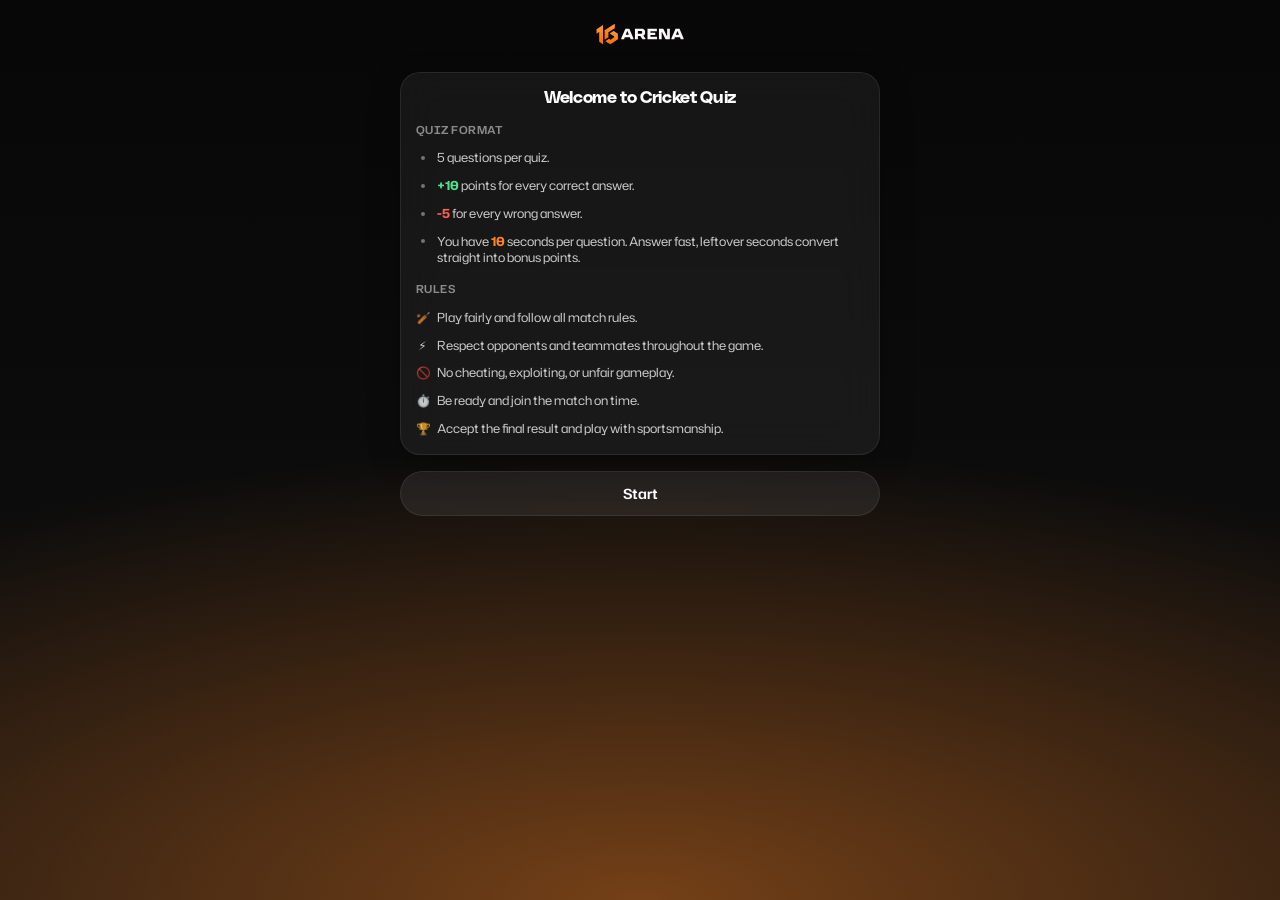
==== commit 5358ddf6: "refactor: update HTML structure for quiz and result pages; enhance styling for improved layout and u" ====
--- a/index.html
+++ b/index.html
@@ -3,47 +3,46 @@
 <head>
     <meta charset="UTF-8">
     <meta name="viewport" content="width=device-width, initial-scale=1.0, viewport-fit=cover">
-    <meta name="theme-color" content="#0c0c0c">
+    <meta name="theme-color" content="#070707">
+    <meta http-equiv="Cache-Control" content="no-cache">
     <title>Quiz</title>
-    <link rel="stylesheet" href="css/style.css?v=55">
+    <link rel="stylesheet" href="css/style.css?v=61">
 </head>
-<body>
+<body class="intro-page stage-page">
 
-<div class="brand">
-    <img src="assets/img/logo.svg" alt="16Arena" class="brand-logo">
-    <div class="topbar-actions">
-        <button type="button" class="sound-toggle-btn" onclick="SoundEngine.toggleSound()" aria-label="Toggle Sound">🔊</button>
+    <div class="quiz-topbar">
+        <img src="assets/img/logo.svg" alt="16Arena" class="brand-logo">
     </div>
-</div>
 
-<div id="playReady" class="play-ready">
-    <div class="panel ar-rise" style="padding:26px 20px; text-align:center;">
-        <h2 id="playReadyTitle" style="margin:0 0 16px;">Welcome to Quiz</h2>
+    <div id="playReady" class="play-ready">
+        <div class="question-stage">
+            <div class="question-card intro-card ar-rise">
+                <h2 id="playReadyTitle">Welcome to Quiz</h2>
 
-        <div id="playReadyFormatBlock" class="play-ready-rules-block">
-            <span class="play-ready-heading">Quiz Format</span>
-            <ul id="playReadyScoring" class="play-ready-scoring"></ul>
-        </div>
+                <div id="playReadyFormatBlock" class="play-ready-rules-block">
+                    <span class="play-ready-heading">Quiz Format</span>
+                    <ul id="playReadyScoring" class="play-ready-scoring"></ul>
+                </div>
 
-        <div id="playReadyRulesBlock" class="play-ready-rules-block">
-            <span class="play-ready-heading">Rules</span>
-            <ul id="playReadyRules" class="play-ready-rules"></ul>
+                <div id="playReadyRulesBlock" class="play-ready-rules-block">
+                    <span class="play-ready-heading">Rules</span>
+                    <ul id="playReadyRules" class="play-ready-rules"></ul>
+                </div>
+            </div>
         </div>
         <button type="button" id="playStartBtn" onclick="onPoolPlayStart()">Start</button>
     </div>
-</div>
 
-<div id="startCountdownOverlay" class="modal-overlay countdown-overlay" aria-live="polite">
-    <div class="countdown-card">
-        <p class="eyebrow" style="margin-bottom:10px;">Get ready</p>
-        <div id="startCountdownNumber" class="countdown-number">5</div>
-        <p class="muted" style="margin-top:10px;">Quiz starts soon…</p>
+    <div id="startCountdownOverlay" class="modal-overlay countdown-overlay" aria-live="polite">
+        <div class="countdown-card">
+            <p id="startCountdownLabel" class="eyebrow" style="margin-bottom:10px;">Question 1 loading in</p>
+            <div id="startCountdownNumber" class="countdown-number">5</div>
+        </div>
     </div>
-</div>
 
-<script src="js/audio.js"></script>
-<script src="js/questions.js"></script>
-<script src="js/intro.js"></script>
+    <script src="js/audio.js"></script>
+    <script src="js/questions.js"></script>
+    <script src="js/intro.js"></script>
 
 </body>
 </html>
--- a/css/style.css
+++ b/css/style.css
@@ -374,14 +374,6 @@
     min-height: 44px;
     margin-bottom: 16px;
     gap: 10px;
-}
-
-.quiz-topbar .brand-logo {
-    height: 34px;
-    width: auto;
-    position: absolute;
-    left: 50%;
-    transform: translateX(-50%);
 }
 
 .quiz-score-chip {
@@ -869,7 +861,8 @@
     padding: 30px 34px;
 }
 
-#nextCountdownLabel {
+#nextCountdownLabel,
+#startCountdownLabel {
     font-size: 15px;
     letter-spacing: 0.1em;
 }
@@ -1198,11 +1191,11 @@
 
 /* ---------- 16. Quiz play screen ---------- */
 
-html:has(body.quiz-page) {
+html:has(body.stage-page) {
     background: #070707;
 }
 
-body.quiz-page {
+body.stage-page {
     background:
         radial-gradient(130% 70% at 50% 100%, rgba(254, 131, 33, 0.42), transparent 72%),
         linear-gradient(180deg, #070707 0%, #101010 100%);
@@ -1210,7 +1203,7 @@
     padding-top: max(12px, env(safe-area-inset-top));
 }
 
-body.quiz-page::before { display: none; }
+body.stage-page::before { display: none; }
 
 .quiz-nav {
     display: flex;
@@ -1782,3 +1775,228 @@
     }
 }
 
+/* ---------- 17. Intro + result (match quiz glass HUD) ---------- */
+
+body.stage-page .quiz-topbar .brand-logo {
+    height: 42px;
+    width: auto;
+}
+
+body.stage-page .sound-toggle-btn {
+    background: rgba(255, 255, 255, 0.08);
+    border-radius: 999px;
+    box-shadow: inset 0 0 0 1px rgba(255, 255, 255, 0.08);
+    backdrop-filter: blur(16px);
+    -webkit-backdrop-filter: blur(16px);
+}
+
+body.stage-page .sound-toggle-btn:hover {
+    background: rgba(255, 255, 255, 0.12);
+    box-shadow: inset 0 0 0 1px rgba(255, 255, 255, 0.12);
+}
+
+body.intro-page,
+body.result-page {
+    display: flex;
+    flex-direction: column;
+}
+
+body.intro-page .play-ready {
+    display: flex;
+    flex-direction: column;
+    flex: 1;
+    text-align: left;
+}
+
+body.intro-page .question-stage {
+    margin-bottom: 12px;
+    padding-bottom: 0;
+}
+
+body.intro-page .question-stage::after {
+    display: none;
+}
+
+body.intro-page .intro-card {
+    padding: 16px 16px 12px;
+    border-radius: 20px;
+}
+
+body.intro-page .intro-card #playReadyTitle {
+    color: #fff;
+    font-size: 1.08rem;
+    font-weight: 700;
+    line-height: 1.25;
+    letter-spacing: -0.02em;
+    text-align: center;
+    margin: 0 0 12px;
+    text-wrap: balance;
+}
+
+body.intro-page .play-ready-rules-block {
+    margin: 0 0 10px;
+}
+
+body.intro-page .play-ready-heading {
+    color: rgba(255, 255, 255, 0.5);
+    font-family: var(--font-body);
+    font-size: 11px;
+    font-weight: 600;
+    letter-spacing: 0.04em;
+    text-transform: uppercase;
+}
+
+body.intro-page .play-ready-rules,
+body.intro-page .play-ready-scoring {
+    margin-top: 6px;
+}
+
+body.intro-page .play-ready-rules li,
+body.intro-page .play-ready-scoring li {
+    align-items: flex-start;
+    gap: 8px;
+    margin: 0;
+    padding: 5px 0;
+    font-size: 12.5px;
+    line-height: 1.35;
+    color: rgba(255, 255, 255, 0.78);
+    background: none;
+    border-radius: 0;
+    box-shadow: none;
+    backdrop-filter: none;
+    -webkit-backdrop-filter: none;
+}
+
+body.intro-page .play-ready-rules .rule-icon,
+body.intro-page .play-ready-scoring .format-bullet {
+    flex: 0 0 1.1em;
+    width: 1.1em;
+    font-size: 0.95em;
+}
+
+body.intro-page .play-ready-scoring .format-bullet::before {
+    width: 4px;
+    height: 4px;
+    background: rgba(255, 255, 255, 0.4);
+}
+
+body.intro-page #playReadyRulesBlock {
+    margin-bottom: 0;
+}
+
+body.intro-page #playStartBtn,
+body.result-page #backBtn {
+    isolation: auto;
+    margin-top: auto;
+    background: rgba(255, 255, 255, 0.08);
+    color: #fff;
+    font-size: 15px;
+    font-weight: 600;
+    letter-spacing: 0;
+    text-transform: none;
+    border-radius: 999px;
+    padding: 16px;
+    box-shadow: inset 0 0 0 1px rgba(255, 255, 255, 0.08);
+    backdrop-filter: blur(16px);
+    -webkit-backdrop-filter: blur(16px);
+}
+
+body.intro-page #playStartBtn {
+    margin-top: 4px;
+    padding: 13px;
+    font-size: 14px;
+}
+
+body.intro-page #playStartBtn::before,
+body.result-page #backBtn::before {
+    content: none;
+}
+
+body.intro-page #playStartBtn:hover:not(:disabled),
+body.result-page #backBtn:hover:not(:disabled) {
+    color: #fff;
+    background: rgba(255, 255, 255, 0.12);
+    box-shadow: inset 0 0 0 1px rgba(255, 255, 255, 0.12);
+}
+
+body.intro-page #playStartBtn:hover:not(:disabled)::before,
+body.result-page #backBtn:hover:not(:disabled)::before {
+    background: none;
+}
+
+body.result-page .result-hero {
+    text-align: center;
+    margin-bottom: 0;
+    padding: 28px 20px 24px;
+    background: rgba(255, 255, 255, 0.06);
+    border-radius: 28px;
+    box-shadow: inset 0 0 0 1px rgba(255, 255, 255, 0.08), 0 12px 32px rgba(0, 0, 0, 0.25);
+    backdrop-filter: blur(20px);
+    -webkit-backdrop-filter: blur(20px);
+}
+
+body.result-page .result-hero #gameOverTitle {
+    color: #fff;
+    font-size: 1.35rem;
+    font-weight: 700;
+    margin: 0 0 18px;
+}
+
+body.result-page .result-hero .eyebrow {
+    color: rgba(255, 255, 255, 0.55);
+    font-family: var(--font-body);
+    font-size: 13px;
+    font-weight: 500;
+    letter-spacing: 0;
+    text-transform: none;
+}
+
+body.result-page #score {
+    color: #fff;
+    background: none;
+    -webkit-background-clip: unset;
+    background-clip: unset;
+    font-size: 3.4rem;
+    margin-top: 10px;
+}
+
+body.result-page .result-stats {
+    grid-template-columns: repeat(2, 1fr);
+    gap: 12px;
+    margin-bottom: 20px;
+}
+
+body.result-page .result-stats .hud-cell {
+    flex-direction: column;
+    align-items: flex-start;
+    justify-content: flex-start;
+    gap: 6px;
+    padding: 14px 16px;
+    background: rgba(255, 255, 255, 0.08);
+    border-radius: 16px;
+    box-shadow: inset 0 0 0 1px rgba(255, 255, 255, 0.08);
+    backdrop-filter: blur(16px);
+    -webkit-backdrop-filter: blur(16px);
+}
+
+body.result-page .result-stats .hud-cell .eyebrow {
+    margin-bottom: 0;
+    color: rgba(255, 255, 255, 0.55);
+    font-family: var(--font-body);
+    font-size: 13px;
+    font-weight: 500;
+    letter-spacing: 0;
+    text-transform: none;
+}
+
+body.result-page .result-stats .hud-cell .hud-value {
+    color: #fff;
+    font-family: var(--font-display);
+    font-size: 1.15rem;
+    font-weight: 700;
+}
+
+body.result-page #correct .hud-value { color: var(--win); }
+body.result-page #wrong .hud-value { color: var(--danger); }
+
+
